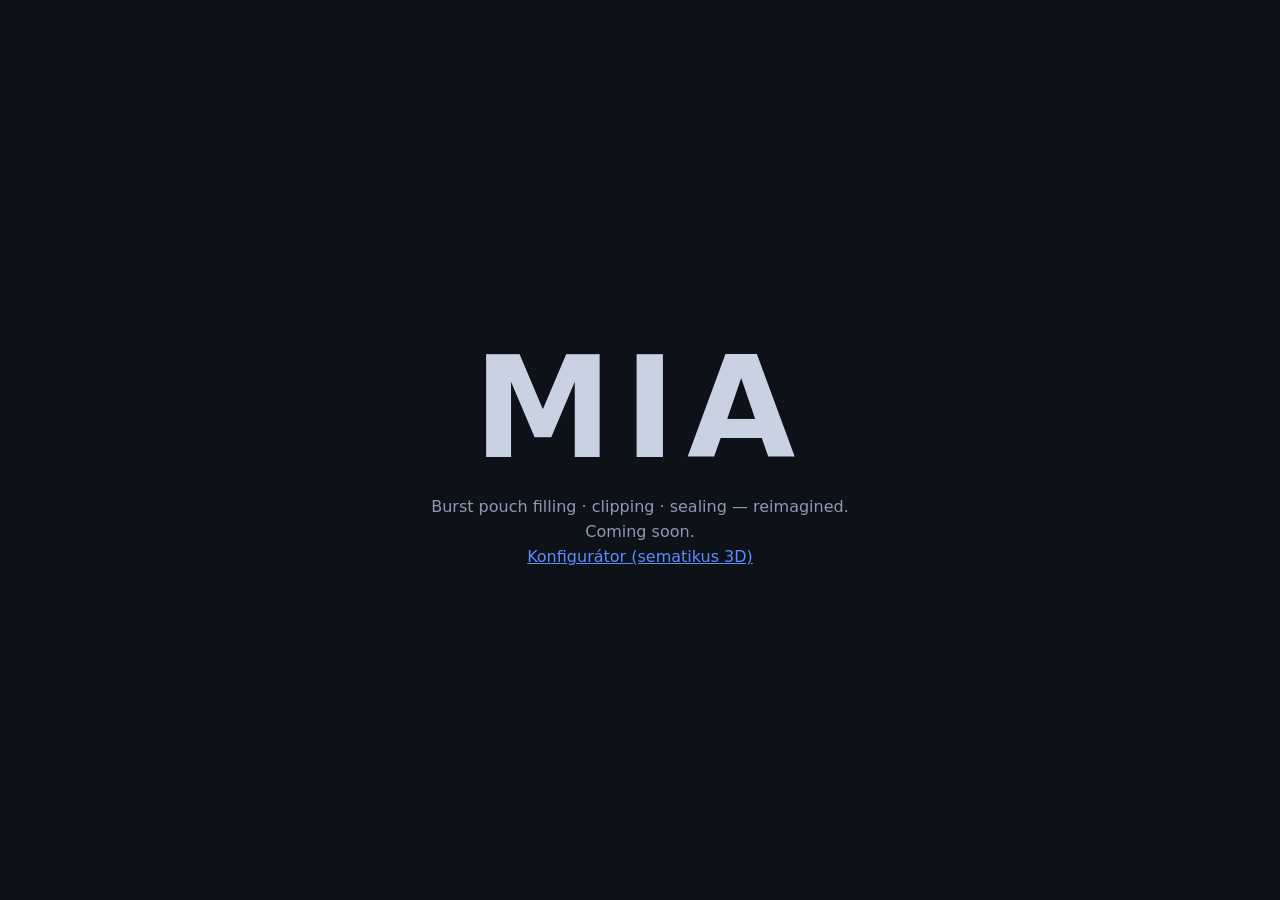
==== index.html @ 33a09fb9 "Add files via upload" ====
<!doctype html>
<html lang="hu"><head><meta charset="utf-8"><meta name="viewport" content="width=device-width,initial-scale=1">
<title>MIA – coming soon</title>
<style>
body{margin:0;min-height:100vh;display:grid;place-items:center;background:#0d1118;color:#e6ebf3;font-family:system-ui,sans-serif;text-align:center}
h1{font-size:clamp(48px,12vw,140px);letter-spacing:.08em;margin:0;color:#c9d2e3}
p{color:#8e9ab0;margin:.4em 0}
a{color:#5b8cff}
</style></head><body><div>
<h1>MIA</h1>
<p>Burst pouch filling · clipping · sealing — reimagined.</p>
<p>Coming soon.</p>
<p><a href="configurator.html">Konfigurátor (sematikus 3D)</a></p>
</div></body></html>
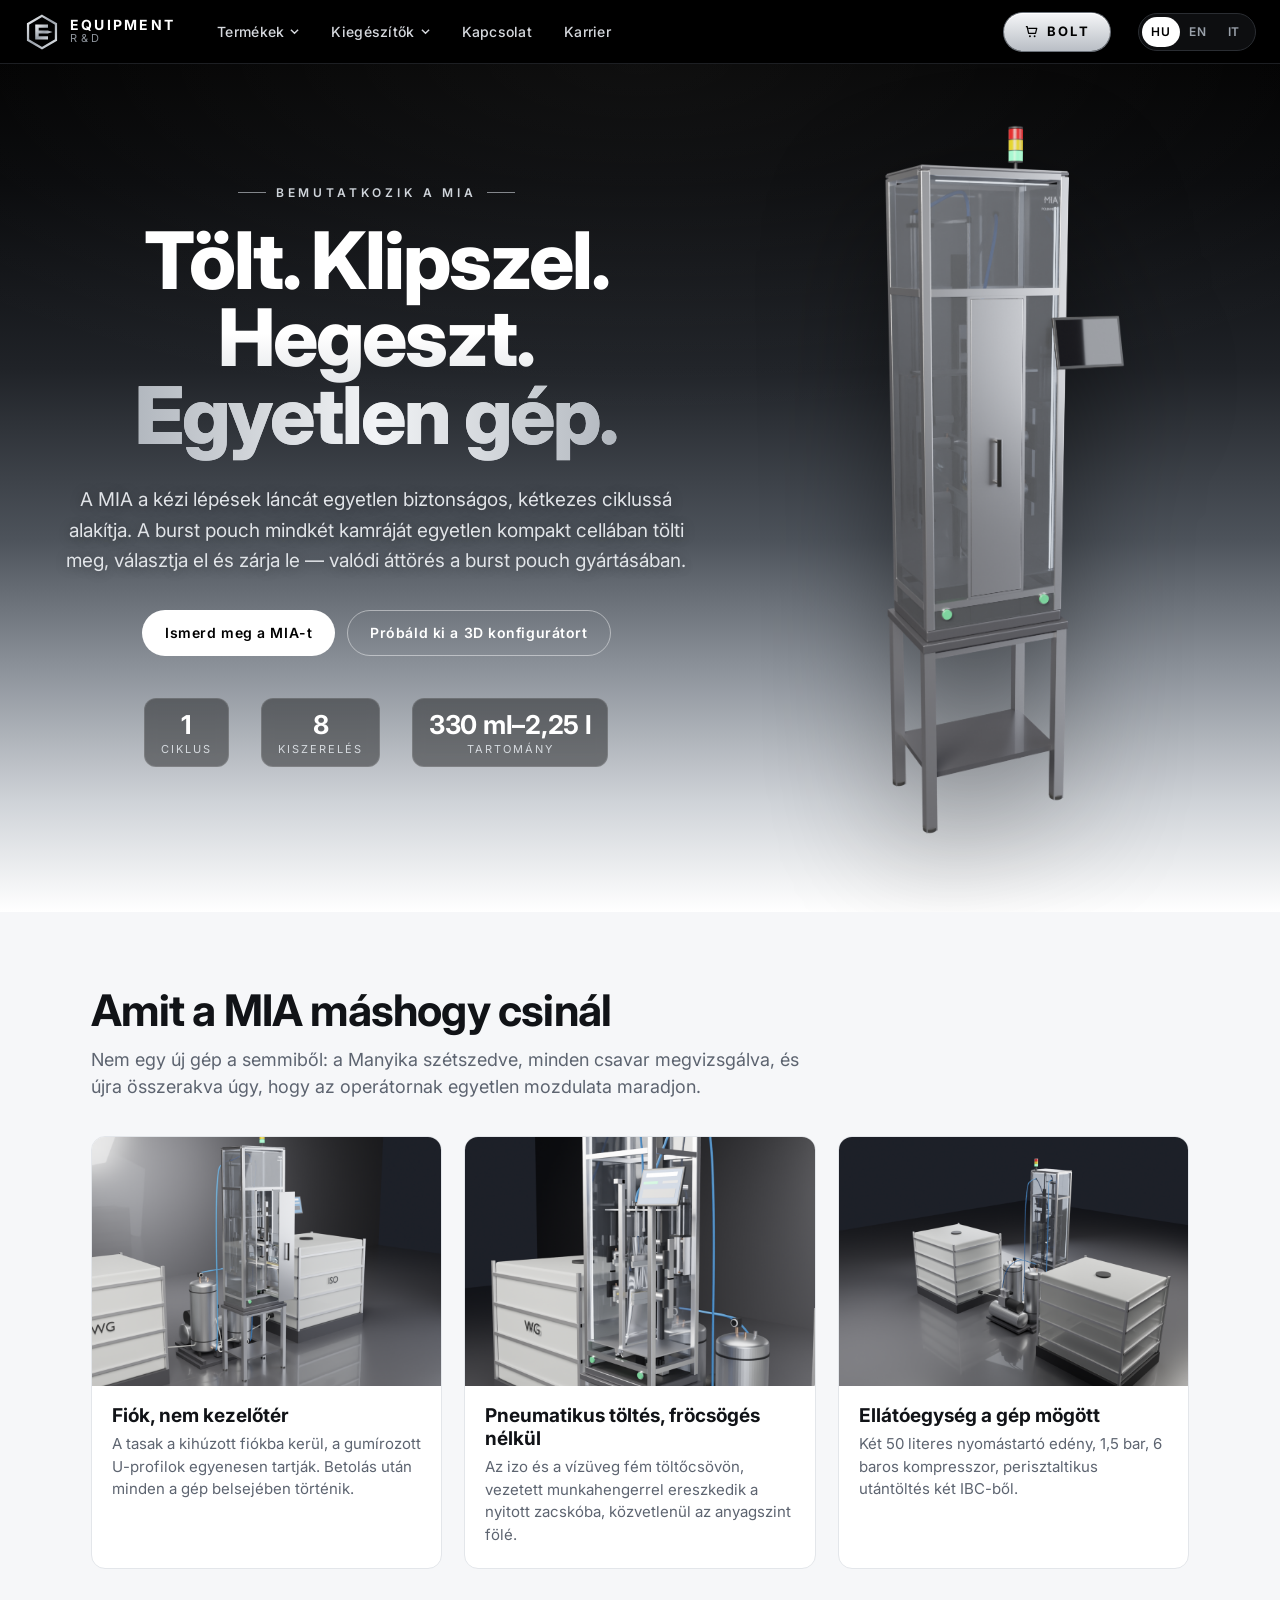
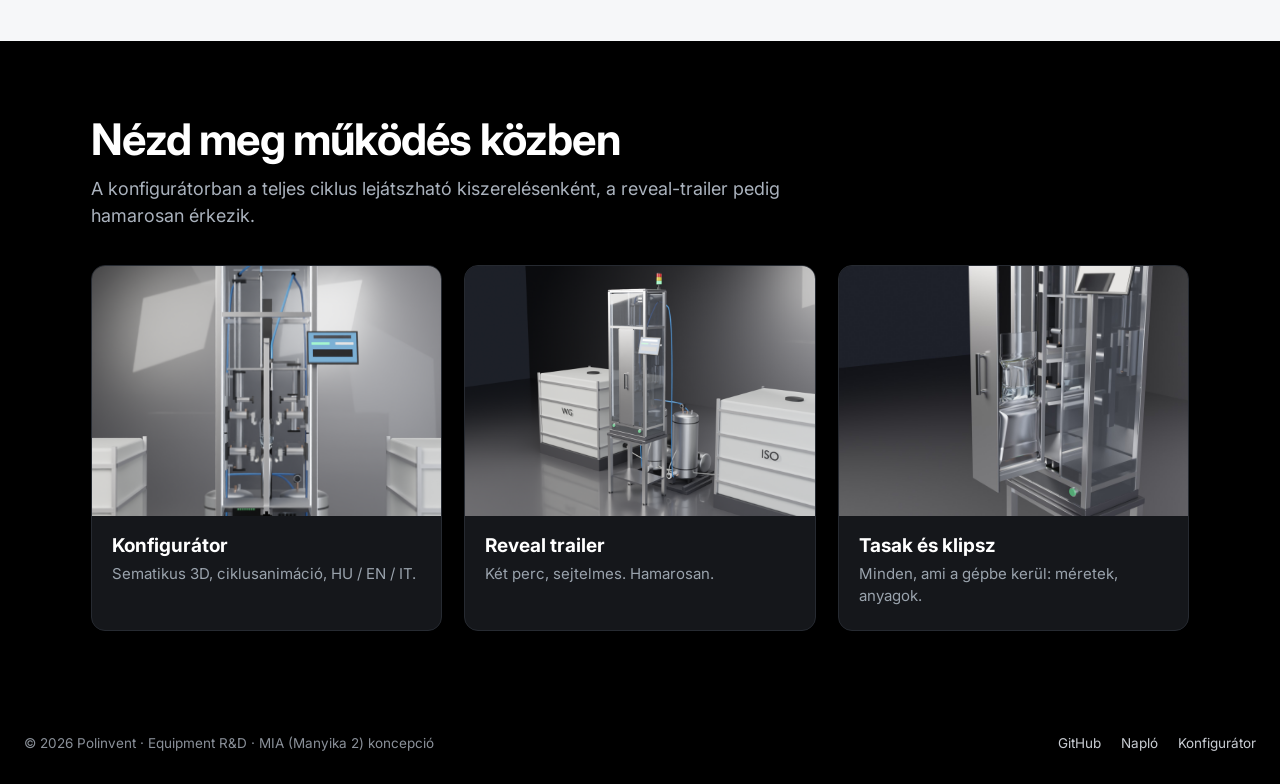
==== commit 43ac1e8d: "Site v2: shared nav, HU/EN/IT, new renders and MIA promo video - Black menu bar on every page (Equip" ====
--- a/index.html
+++ b/index.html
@@ -1,14 +1,94 @@
 <!doctype html>
-<html lang="hu"><head><meta charset="utf-8"><meta name="viewport" content="width=device-width,initial-scale=1">
-<title>MIA – coming soon</title>
+<html lang="hu">
+<head>
+<meta charset="utf-8">
+<meta name="viewport" content="width=device-width,initial-scale=1">
+<title>MIA · Equipment R&amp;D</title>
+<meta name="description" content="MIA (Manyika 2) – egy fiók, két komponens: burst pouch töltés, klipszelés és hegesztés egy gépben.">
+<link rel="icon" href="assets/erd-logo.svg" type="image/svg+xml">
+<link rel="preconnect" href="https://fonts.googleapis.com">
+<link rel="preconnect" href="https://fonts.gstatic.com" crossorigin>
+<link href="https://fonts.googleapis.com/css2?family=Inter:wght@400;500;600;700;800&display=swap" rel="stylesheet">
+<link rel="stylesheet" href="assets/site.css">
 <style>
-body{margin:0;min-height:100vh;display:grid;place-items:center;background:#0d1118;color:#e6ebf3;font-family:system-ui,sans-serif;text-align:center}
-h1{font-size:clamp(48px,12vw,140px);letter-spacing:.08em;margin:0;color:#c9d2e3}
-p{color:#8e9ab0;margin:.4em 0}
-a{color:#5b8cff}
-</style></head><body><div>
-<h1>MIA</h1>
-<p>Burst pouch filling · clipping · sealing — reimagined.</p>
-<p>Coming soon.</p>
-<p><a href="configurator.html">Konfigurátor (sematikus 3D)</a></p>
-</div></body></html>
+/* Hero: black → metal → white, machine on the right, message in the middle */
+.hero{position:relative;overflow:hidden;min-height:calc(100vh - var(--nav-h));min-height:calc(100svh - var(--nav-h));
+  display:flex;align-items:center;color:#fff;
+  background:
+    radial-gradient(120% 70% at 50% 0%,rgba(255,255,255,.06),transparent 60%),
+    linear-gradient(180deg,#000 0%,#08090b 14%,#202328 36%,#4d535b 56%,#8f959d 72%,#cfd3d8 87%,#fff 100%)}
+.hero__in{position:relative;width:100%;max-width:1320px;margin:0 auto;padding:56px 24px 72px;
+  display:grid;grid-template-columns:minmax(0,1.4fr) minmax(0,1fr);align-items:center;gap:24px}
+.hero__copy{text-align:center;justify-self:center;max-width:660px;position:relative;z-index:2}
+.eyebrow{display:inline-flex;align-items:center;gap:10px;margin:0 0 22px;font-size:12px;font-weight:600;letter-spacing:.32em;text-transform:uppercase;color:#cfd4da}
+.eyebrow::before,.eyebrow::after{content:"";width:28px;height:1px;background:currentColor;opacity:.6}
+.hero h1{margin:0;font-size:clamp(40px,6.2vw,84px);line-height:.98;font-weight:800;letter-spacing:-.025em;
+  background:linear-gradient(180deg,#fff 0%,#fff 45%,#b9bfc7 100%);-webkit-background-clip:text;background-clip:text;color:transparent}
+.hero h1 em{font-style:normal;display:block;background:linear-gradient(90deg,#9aa1aa,#f2f4f6 50%,#9aa1aa);-webkit-background-clip:text;background-clip:text;color:transparent}
+/* background-clip:text only paints inside the box: give descenders (g, p, y, q) room, keep the visual spacing */
+.hero h1,.hero h1 em{padding-bottom:.14em;margin-bottom:-.1em}
+.hero p.lead{margin:24px auto 0;max-width:52ch;font-size:clamp(16px,1.5vw,19px);line-height:1.6;color:#e1e4e8;text-shadow:0 1px 12px rgba(0,0,0,.35)}
+.hero .btn-row{justify-content:center;margin-top:34px}
+.hero__shot{position:relative;justify-self:center;height:min(80vh,820px);display:flex;align-items:flex-end;justify-content:center}
+.hero__shot img{height:100%;width:auto;max-width:100%;object-fit:contain;display:block;filter:drop-shadow(0 40px 60px rgba(0,0,0,.45))}
+.stats{display:flex;justify-content:center;gap:clamp(12px,3vw,32px);margin-top:42px;padding:0;list-style:none;flex-wrap:wrap}
+.stats li{display:flex;flex-direction:column;gap:2px;padding:10px 16px;border-radius:12px;background:rgba(0,0,0,.42);
+  border:1px solid rgba(255,255,255,.12);-webkit-backdrop-filter:blur(6px);backdrop-filter:blur(6px)}
+.stats b{font-size:26px;font-weight:700;letter-spacing:-.01em;color:#fff}
+.stats span{font-size:11px;letter-spacing:.18em;text-transform:uppercase;color:#d5d9de}
+@media (max-width:980px){
+  .hero{min-height:auto}
+  .hero__in{grid-template-columns:1fr;padding-top:48px}
+  .hero__shot{height:min(90vw,620px);order:2}
+}
+</style>
+</head>
+<body class="page">
+
+<section class="hero">
+  <div class="hero__in">
+    <div class="hero__copy">
+      <p class="eyebrow">Introducing MIA</p>
+      <h1>Fill. Clip. Seal.<em>One machine.</em></h1>
+      <p class="lead">MIA turns a chain of manual steps into one safe, two-hand cycle. Both chambers of the burst pouch are filled, divided and sealed in a single compact cell — a genuine breakthrough for how burst pouches are made.</p>
+      <div class="btn-row">
+        <a class="btn btn--light" href="mia.html">Discover MIA</a>
+        <a class="btn btn--ghost" href="configurator.html">Try the 3D configurator</a>
+      </div>
+      <ul class="stats">
+        <li><b>1</b><span>cycle</span></li>
+        <li><b>8</b><span>fill sizes</span></li>
+        <li><b>330 ml–2.25 l</b><span>range</span></li>
+      </ul>
+    </div>
+    <div class="hero__shot">
+      <img src="img/hero_machine.png" alt="MIA burst pouch töltő–klipszelő–hegesztő gép az állványon">
+    </div>
+  </div>
+</section>
+
+<section class="section">
+  <h2>Amit a MIA máshogy csinál</h2>
+  <p class="sub">Nem egy új gép a semmiből: a Manyika szétszedve, minden csavar megvizsgálva, és újra összerakva úgy, hogy az operátornak egyetlen mozdulata maradjon.</p>
+  <div class="grid3">
+    <a class="card" href="mia.html"><img src="img/02_drawer_open.png" alt="Kihúzott fiók a kész termékkel"><div class="b"><h3>Fiók, nem kezelőtér</h3><p>A tasak a kihúzott fiókba kerül, a gumírozott U-profilok egyenesen tartják. Betolás után minden a gép belsejében történik.</p></div></a>
+    <a class="card" href="mia.html#toltes"><img src="img/04_process_cutaway.png" alt="Töltés közben, cutaway"><div class="b"><h3>Pneumatikus töltés, fröcsögés nélkül</h3><p>Az izo és a vízüveg fém töltőcsövön, vezetett munkahengerrel ereszkedik a nyitott zacskóba, közvetlenül az anyagszint fölé.</p></div></a>
+    <a class="card" href="mia.html#ellatoegyseg"><img src="img/03_rear_skid.png" alt="Ellátóegység: tartályok, kompresszor, IBC"><div class="b"><h3>Ellátóegység a gép mögött</h3><p>Két 50 literes nyomástartó edény, 1,5 bar, 6 baros kompresszor, perisztaltikus utántöltés két IBC-ből.</p></div></a>
+  </div>
+</section>
+
+<section class="dark">
+  <div class="section">
+    <h2>Nézd meg működés közben</h2>
+    <p class="sub">A konfigurátorban a teljes ciklus lejátszható kiszerelésenként, a reveal-trailer pedig hamarosan érkezik.</p>
+    <div class="grid3">
+      <a class="card" href="configurator.html"><img src="img/06_inside_front.png" alt="Belső elrendezés"><div class="b"><h3>Konfigurátor</h3><p>Sematikus 3D, ciklusanimáció, HU / EN / IT.</p></div></a>
+      <a class="card" href="mia.html#video"><img src="img/01_hero.png" alt="MIA reveal trailer"><div class="b"><h3>Reveal trailer</h3><p>Két perc, sejtelmes. Hamarosan.</p></div></a>
+      <a class="card" href="accessories.html"><img src="img/07_drawer_out_pouch.jpg" alt="Kihúzott fiók a kész, töltött tasakkal"><div class="b"><h3>Tasak és klipsz</h3><p>Minden, ami a gépbe kerül: méretek, anyagok.</p></div></a>
+    </div>
+  </div>
+</section>
+
+<script src="assets/i18n.js"></script><script src="assets/site.js"></script>
+</body>
+</html>
--- a/assets/site.css
+++ b/assets/site.css
@@ -0,0 +1,111 @@
+/* Shared site styles: black top menu bar, footer, and the content-page components. Loaded by every page. */
+:root{
+  --nav-h:64px;
+  --metal:#8c929a; --metal-hi:#d7dbe0;
+  --green:#22c55e;
+  --text:#111317; --text-muted:#5d6470; --rule:#e3e6ea; --page-bg:#f6f7f9;
+  --sans:"Inter",system-ui,-apple-system,"Segoe UI",sans-serif;
+}
+*{box-sizing:border-box}
+html{scroll-behavior:smooth}
+
+/* ---------- top bar ---------- */
+.erd-nav{position:sticky;top:0;z-index:1000;height:var(--nav-h);background:#000;color:#fff;
+  font-family:var(--sans);border-bottom:1px solid #1d1f23}
+.erd-nav__in{max-width:1400px;height:100%;margin:0 auto;padding:0 24px;display:flex;align-items:center;gap:28px}
+.erd-brand{display:flex;align-items:center;gap:10px;color:#fff;text-decoration:none;flex-shrink:0}
+.erd-brand img{width:36px;height:36px;display:block}
+.erd-brand span{display:flex;flex-direction:column;line-height:1.05}
+.erd-brand b{font-size:14px;font-weight:700;letter-spacing:.16em}
+.erd-brand i{font-style:normal;font-size:11px;letter-spacing:.32em;color:var(--metal)}
+.erd-menu{display:flex;align-items:center;gap:4px;margin:0;padding:0;list-style:none;flex:1}
+.erd-menu>li{position:relative}
+.erd-menu a,.erd-menu button{display:flex;align-items:center;gap:6px;height:40px;padding:0 14px;border:0;border-radius:6px;
+  background:none;color:#d6d9de;font:500 14px/1 var(--sans);letter-spacing:.02em;text-decoration:none;cursor:pointer}
+.erd-menu a:hover,.erd-menu button:hover,.erd-menu li:focus-within>button{color:#fff;background:#15171a}
+.erd-menu a[aria-current="page"],.erd-menu button.is-current{color:#fff}
+.erd-menu>li>a[aria-current="page"]::after{content:"";position:absolute;left:14px;right:14px;bottom:-12px;height:2px;background:var(--metal-hi)}
+.erd-caret{width:9px;height:9px;transition:transform .15s}
+.erd-sub{position:absolute;top:calc(100% + 8px);left:0;min-width:240px;margin:0;padding:8px;list-style:none;
+  background:#0d0e10;border:1px solid #24272c;border-radius:10px;box-shadow:0 18px 40px rgba(0,0,0,.45);
+  opacity:0;visibility:hidden;transform:translateY(-4px);transition:opacity .15s,transform .15s,visibility .15s}
+.erd-sub::before{content:"";position:absolute;left:0;right:0;top:-10px;height:10px} /* hover bridge */
+.erd-menu li:hover>.erd-sub,.erd-menu li:focus-within>.erd-sub,.erd-menu li.open>.erd-sub{opacity:1;visibility:visible;transform:none}
+.erd-menu li:hover>button .erd-caret,.erd-menu li.open>button .erd-caret{transform:rotate(180deg)}
+.erd-sub a{height:auto;padding:10px 12px;flex-direction:column;align-items:flex-start;gap:3px;font-size:14px}
+.erd-sub a small{font-size:12px;font-weight:400;color:#80868f;letter-spacing:0}
+.erd-sub a[aria-current="page"]{background:#191b1f}
+.erd-store{margin-left:auto;display:inline-flex;align-items:center;gap:8px;height:38px;padding:0 20px;border-radius:999px;
+  background:linear-gradient(180deg,#f5f6f8,#b9bec5);color:#000;font:700 13px/1 var(--sans);letter-spacing:.18em;
+  text-decoration:none;flex-shrink:0;box-shadow:inset 0 1px 0 #fff,0 0 0 1px #6e747c}
+.erd-store:hover{background:linear-gradient(180deg,#fff,#cfd3d8)}
+.erd-store svg{width:15px;height:15px}
+.erd-lang{display:inline-flex;flex-shrink:0;padding:3px;border:1px solid #2a2d32;border-radius:999px;background:#0d0e10}
+.erd-lang button{height:30px;min-width:36px;padding:0 9px;border:0;border-radius:999px;background:none;color:#9aa1aa;
+  font:600 12px/1 var(--sans);letter-spacing:.08em;cursor:pointer}
+.erd-lang button:hover{color:#fff}
+.erd-lang button[aria-pressed="true"]{background:#fff;color:#000}
+.erd-lang button:focus-visible{outline:2px solid var(--metal-hi);outline-offset:1px}
+.erd-burger{display:none;width:42px;height:42px;border:1px solid #2a2d32;border-radius:8px;background:none;color:#fff;cursor:pointer}
+.erd-burger svg{width:20px;height:20px}
+
+@media (max-width:900px){
+  .erd-nav__in{gap:12px;padding:0 16px}
+  .erd-burger{display:grid;place-items:center}
+  .erd-store{height:36px;padding:0 14px}
+  .erd-menu{position:fixed;top:var(--nav-h);left:0;right:0;flex-direction:column;align-items:stretch;gap:0;
+    padding:8px 16px 20px;background:#000;border-bottom:1px solid #1d1f23;display:none;max-height:calc(100vh - var(--nav-h));overflow:auto}
+  .erd-nav.menu-open .erd-menu{display:flex}
+  .erd-menu a,.erd-menu button{height:48px;width:100%;justify-content:space-between;font-size:16px}
+  .erd-menu>li>a[aria-current="page"]::after{display:none}
+  .erd-sub{position:static;opacity:1;visibility:visible;transform:none;box-shadow:none;border:0;background:none;padding:0 0 6px 12px;display:none}
+  .erd-menu li.open>.erd-sub{display:block}
+  .erd-sub a{height:auto}
+}
+@media (max-width:420px){ .erd-brand span{display:none} }
+
+/* ---------- footer ---------- */
+.erd-foot{background:#000;color:#8a9099;font:13.5px/1.6 var(--sans)}
+.erd-foot__in{max-width:1400px;margin:0 auto;padding:30px 24px;display:flex;flex-wrap:wrap;gap:12px 32px;align-items:center;justify-content:space-between}
+.erd-foot a{color:#c8ccd2;text-decoration:none}
+.erd-foot a:hover{color:#fff}
+.erd-foot nav{display:flex;flex-wrap:wrap;gap:6px 20px}
+
+/* ---------- content pages ---------- */
+.page{margin:0;font-family:var(--sans);color:var(--text);background:var(--page-bg)}
+:where(.page) a{color:inherit;text-decoration:none} /* zero specificity: buttons/menu keep their colours */
+:where(.section, .card) p a{text-decoration:underline;text-underline-offset:2px}
+.hero-page{background:linear-gradient(180deg,#000 0%,#1b1d21 45%,#5d636b 80%,var(--page-bg) 100%);color:#fff;padding:72px clamp(16px,4vw,80px) 64px}
+.hero-page h1{font-size:clamp(36px,5vw,64px);margin:0 0 10px;letter-spacing:-1px;line-height:1.05}
+.hero-page p{color:#d3d7dc;font-size:19px;line-height:1.5;max-width:700px;margin:0}
+.section{max-width:1200px;margin:0 auto;padding:72px clamp(16px,4vw,80px)}
+.section h2{font-size:clamp(28px,3.4vw,44px);letter-spacing:-.8px;margin:0 0 10px}
+.section .sub{color:var(--text-muted);font-size:18px;line-height:1.5;margin:0 0 36px;max-width:720px}
+.grid3{display:grid;grid-template-columns:repeat(auto-fit,minmax(260px,1fr));gap:22px}
+.card{display:block;background:#fff;border:1px solid var(--rule);border-radius:14px;overflow:hidden;text-decoration:none;color:inherit}
+a.card{transition:transform .15s,box-shadow .15s}
+a.card:hover{transform:translateY(-2px);box-shadow:0 12px 30px rgba(0,0,0,.12)}
+.card img{width:100%;aspect-ratio:7/5;object-fit:cover;display:block;background:#0b0c0e}
+.card .b{padding:18px 20px 22px}
+.card h3{margin:0 0 6px;font-size:19px}
+.card p{margin:0;color:var(--text-muted);font-size:15px;line-height:1.5}
+.dark{background:#000;color:#fff}
+.dark .sub{color:#aab2bd}
+.dark .card{background:#15171b;border-color:#262a31}
+.dark .card p{color:#9aa3ad}
+table.spec{width:100%;border-collapse:collapse;font-size:15px;line-height:1.5;background:#fff;border:1px solid var(--rule);border-radius:12px;overflow:hidden}
+table.spec th,table.spec td{padding:12px 16px;border-bottom:1px solid var(--rule);text-align:left;vertical-align:top}
+table.spec th{width:34%;color:var(--text-muted);font-weight:600}
+table.spec tr:last-child td,table.spec tr:last-child th{border-bottom:0}
+.pill{display:inline-block;background:#e8fbee;color:#15803d;font-weight:600;font-size:12.5px;padding:4px 10px;border-radius:99px;letter-spacing:.04em}
+.frame{width:100%;height:min(82vh,900px);border:1px solid var(--rule);border-radius:14px;background:#fff}
+.svgbox{background:#fff;border:1px solid var(--rule);border-radius:14px;padding:18px}
+.svgbox svg{width:100%;height:auto;display:block}
+.btn{display:inline-flex;align-items:center;gap:8px;height:46px;padding:0 22px;border-radius:999px;font:600 14px/1 var(--sans);
+  letter-spacing:.04em;text-decoration:none;border:1px solid transparent;cursor:pointer}
+.btn--light{background:#fff;color:#000}
+.btn--light:hover{background:#e9ebee}
+.btn--ghost{color:#fff;border-color:rgba(255,255,255,.45)}
+.btn--ghost:hover{background:rgba(255,255,255,.1)}
+.btn-row{display:flex;flex-wrap:wrap;gap:12px}
+@media (max-width:600px){ .hero-page{padding:52px 16px 44px} .section{padding:52px 16px} }
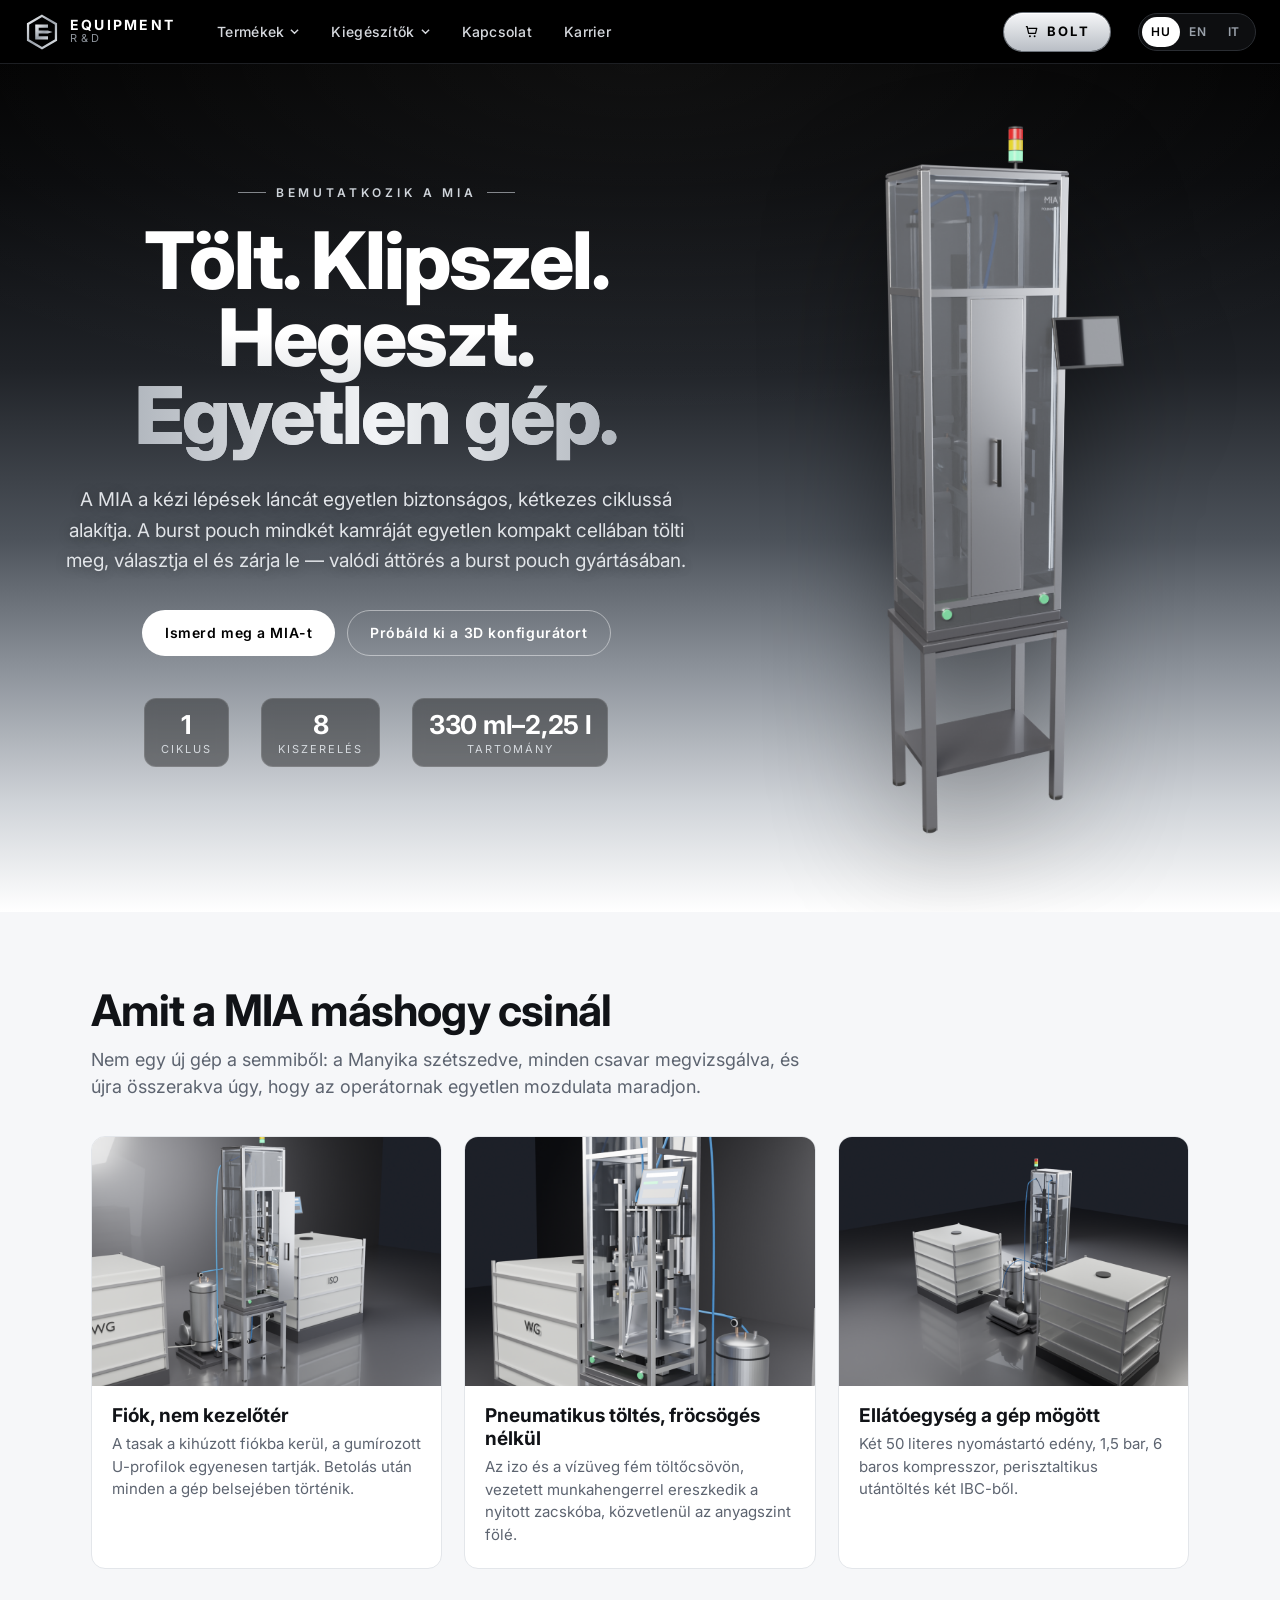
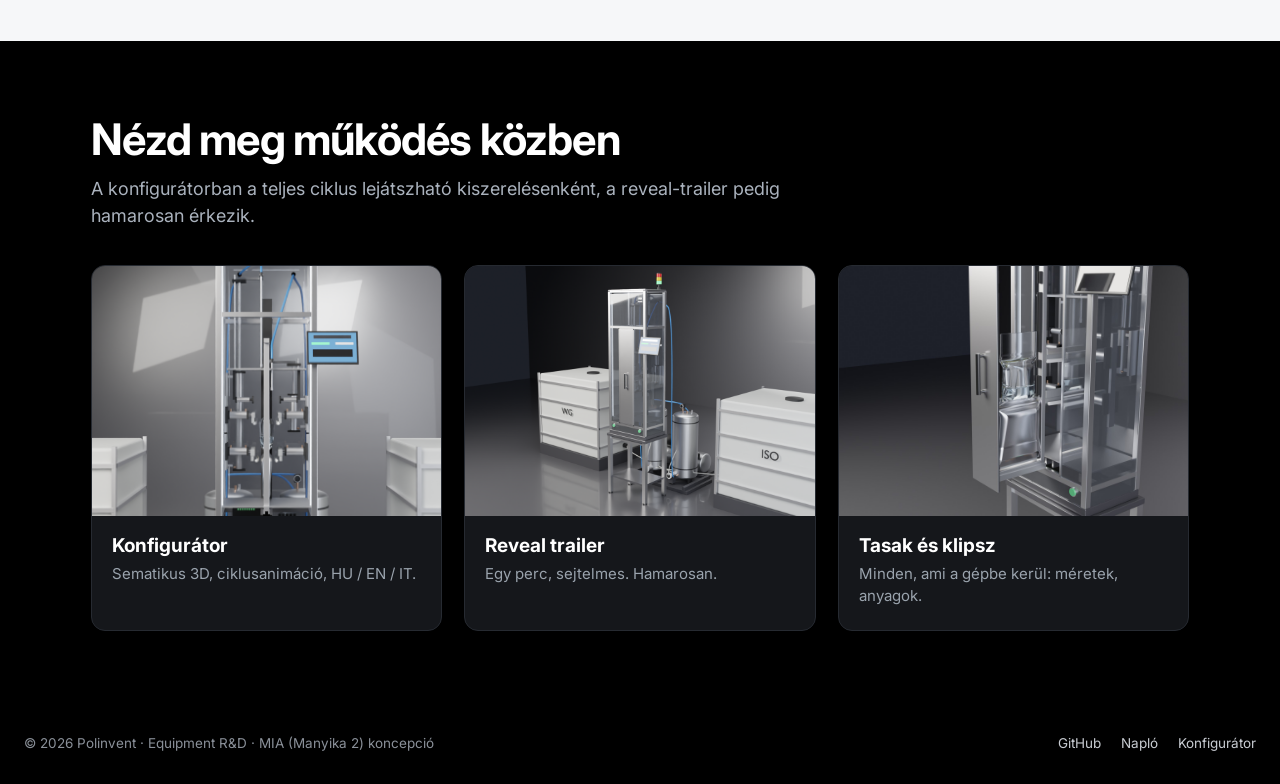
==== commit 55707952: "Configurator orbits the film centre; video v2 pipeline - Configurator camera targets the middle of t" ====
--- a/index.html
+++ b/index.html
@@ -83,7 +83,7 @@
     <p class="sub">A konfigurátorban a teljes ciklus lejátszható kiszerelésenként, a reveal-trailer pedig hamarosan érkezik.</p>
     <div class="grid3">
       <a class="card" href="configurator.html"><img src="img/06_inside_front.png" alt="Belső elrendezés"><div class="b"><h3>Konfigurátor</h3><p>Sematikus 3D, ciklusanimáció, HU / EN / IT.</p></div></a>
-      <a class="card" href="mia.html#video"><img src="img/01_hero.png" alt="MIA reveal trailer"><div class="b"><h3>Reveal trailer</h3><p>Két perc, sejtelmes. Hamarosan.</p></div></a>
+      <a class="card" href="mia.html#video"><img src="img/01_hero.png" alt="MIA reveal trailer"><div class="b"><h3>Reveal trailer</h3><p>Egy perc, sejtelmes. Hamarosan.</p></div></a>
       <a class="card" href="accessories.html"><img src="img/07_drawer_out_pouch.jpg" alt="Kihúzott fiók a kész, töltött tasakkal"><div class="b"><h3>Tasak és klipsz</h3><p>Minden, ami a gépbe kerül: méretek, anyagok.</p></div></a>
     </div>
   </div>
